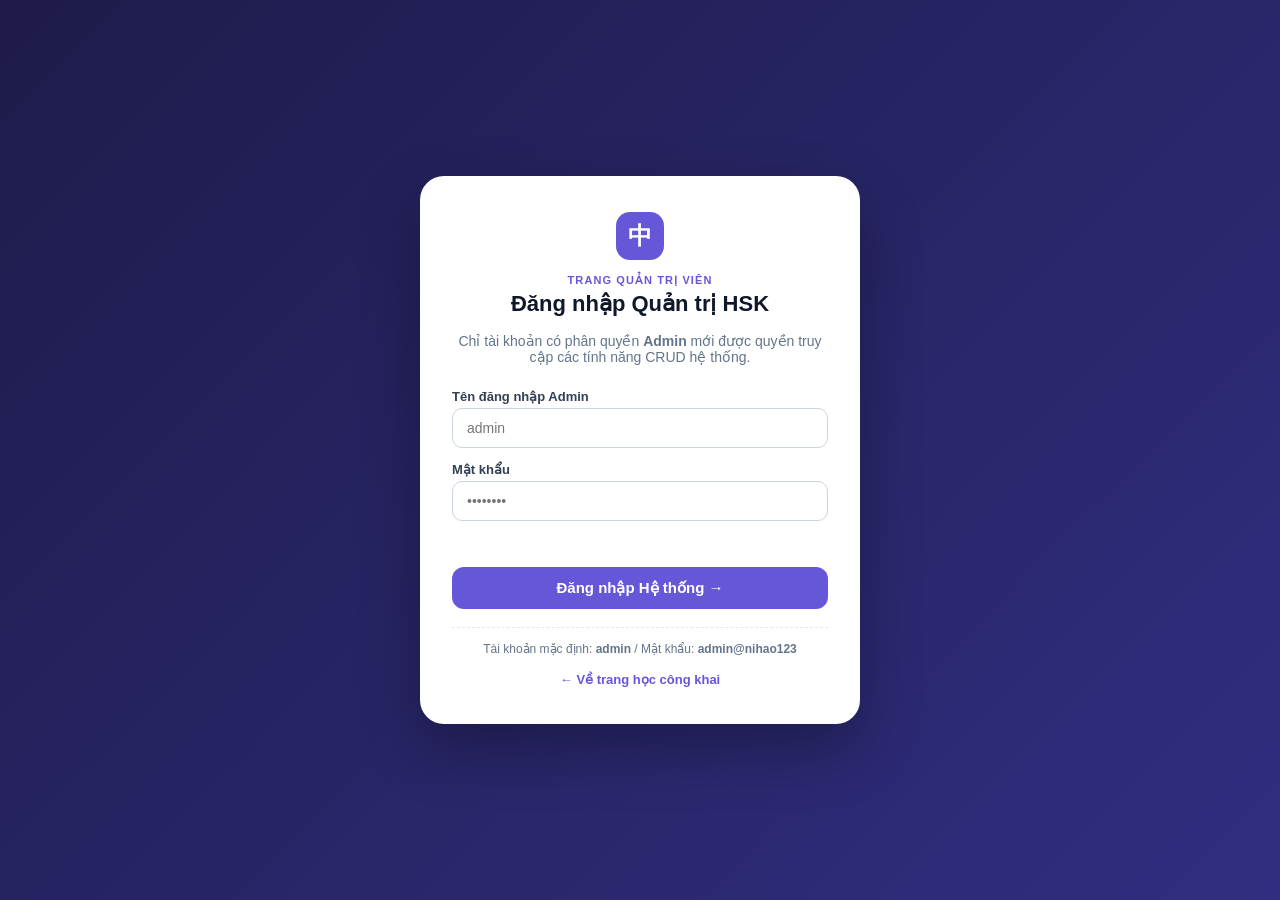
==== admin/index.html @ f208c303 "Nihao HSK initial commit" ====
<!DOCTYPE html>
<html lang="vi">
<head>
  <meta charset="utf-8">
  <meta name="viewport" content="width=device-width, initial-scale=1">
  <title>Góc Quản Trị Hệ Thống · 你好 HSK</title>
  <link rel="icon" href="../favicon.svg" type="image/svg+xml">
  <link rel="stylesheet" href="admin.css">
  <link rel="stylesheet" href="../enhancements.css">
  <script src="../auth.js"></script>
  <script src="../data-store.js"></script>
  <script src="../dictionary.js"></script>
  <script src="../chinese-audio.js"></script>
  <script src="../hanzi-canvas.js"></script>
  <script src="admin.js" defer></script>
</head>
<body>
  <div id="adminApp">
    <div style="min-height: 100vh; display: flex; align-items: center; justify-content: center; font-family: sans-serif; color: #64748b;">
      Đang tải hệ thống quản trị...
    </div>
  </div>
</body>
</html>
---- admin/admin.css ----
/* ================================================================
   你好 HSK - Admin Portal Stylesheet
   ================================================================ */

:root {
  --admin-p: #6657d9;
  --admin-p-dark: #5042c2;
  --admin-p-light: #f3f1ff;
  --admin-bg: #f8fafc;
  --admin-card: #ffffff;
  --admin-border: #e2e8f0;
  --admin-ink: #0f172a;
  --admin-muted: #64748b;
  --admin-ok: #10b981;
  --admin-bad: #ef4444;
  --admin-warn: #f59e0b;
  --admin-sidebar: #1e1b4b;
}

* { box-sizing: border-box; }
body {
  margin: 0;
  font-family: Inter, -apple-system, BlinkMacSystemFont, 'Segoe UI', Roboto, sans-serif;
  background: var(--admin-bg);
  color: var(--admin-ink);
  min-height: 100vh;
}

/* Layout */
.admin-layout {
  display: flex;
  min-height: 100vh;
}

/* Sidebar */
.admin-sidebar {
  width: 260px;
  background: var(--admin-sidebar);
  color: #fff;
  display: flex;
  flex-direction: column;
  flex-shrink: 0;
  position: sticky;
  top: 0;
  height: 100vh;
}
.sidebar-header {
  padding: 24px 20px 18px;
  border-bottom: 1px solid rgba(255, 255, 255, 0.1);
  display: flex;
  align-items: center;
  gap: 12px;
}
.sidebar-logo {
  background: var(--admin-p);
  color: #fff;
  width: 38px;
  height: 38px;
  border-radius: 10px;
  display: flex;
  align-items: center;
  justify-content: center;
  font-weight: 800;
  font-size: 18px;
}
.sidebar-title {
  font-weight: 800;
  font-size: 17px;
  line-height: 1.2;
}
.sidebar-title small {
  display: block;
  font-size: 10px;
  letter-spacing: 0.1em;
  color: #a5b4fc;
}

.sidebar-nav {
  padding: 16px 10px;
  display: flex;
  flex-direction: column;
  gap: 4px;
  flex: 1;
  overflow-y: auto;
}
.nav-item {
  display: flex;
  align-items: center;
  gap: 12px;
  padding: 11px 14px;
  border-radius: 10px;
  color: #c7d2fe;
  text-decoration: none;
  font-size: 14px;
  font-weight: 600;
  border: 0;
  background: transparent;
  width: 100%;
  text-align: left;
  cursor: pointer;
  transition: all 0.2s;
}
.nav-item:hover {
  background: rgba(255, 255, 255, 0.08);
  color: #fff;
}
.nav-item.active {
  background: var(--admin-p);
  color: #fff;
  box-shadow: 0 4px 14px rgba(102, 87, 217, 0.4);
}

.sidebar-footer {
  padding: 16px 20px;
  border-top: 1px solid rgba(255, 255, 255, 0.1);
}
.user-badge {
  display: flex;
  align-items: center;
  justify-content: space-between;
  font-size: 13px;
}
.user-badge strong {
  display: block;
  color: #fff;
}
.user-badge small {
  color: #a5b4fc;
}
.btn-logout {
  background: rgba(239, 68, 68, 0.2);
  color: #fca5a5;
  border: 1px solid rgba(239, 68, 68, 0.4);
  padding: 5px 10px;
  border-radius: 8px;
  font-size: 12px;
  font-weight: 700;
  cursor: pointer;
}
.btn-logout:hover {
  background: rgba(239, 68, 68, 0.4);
  color: #fff;
}

/* Main Area */
.admin-main {
  flex: 1;
  display: flex;
  flex-direction: column;
  overflow-x: hidden;
}
.admin-topbar {
  background: #fff;
  border-bottom: 1px solid var(--admin-border);
  padding: 16px 28px;
  display: flex;
  justify-content: space-between;
  align-items: center;
}
.page-title h1 {
  margin: 0;
  font-size: 22px;
  font-weight: 800;
}
.page-title p {
  margin: 2px 0 0;
  font-size: 13px;
  color: var(--admin-muted);
}
.topbar-actions {
  display: flex;
  gap: 10px;
}

.admin-content {
  padding: 28px;
  max-width: 1300px;
  width: 100%;
  margin: 0 auto;
}

/* Metrics Cards */
.metrics-grid {
  display: grid;
  grid-template-columns: repeat(auto-fit, minmax(220px, 1fr));
  gap: 16px;
  margin-bottom: 28px;
}
.metric-card {
  background: #fff;
  border: 1px solid var(--admin-border);
  border-radius: 16px;
  padding: 20px;
  box-shadow: 0 2px 8px rgba(0, 0, 0, 0.02);
}
.metric-header {
  display: flex;
  justify-content: space-between;
  color: var(--admin-muted);
  font-size: 13px;
  font-weight: 600;
}
.metric-icon {
  font-size: 20px;
}
.metric-value {
  font-size: 30px;
  font-weight: 800;
  color: var(--admin-ink);
  margin: 10px 0 4px;
}
.metric-sub {
  font-size: 12px;
  color: var(--admin-muted);
}

/* Tables & Cards */
.admin-card {
  background: #fff;
  border: 1px solid var(--admin-border);
  border-radius: 16px;
  padding: 22px;
  margin-bottom: 24px;
  box-shadow: 0 2px 10px rgba(0, 0, 0, 0.02);
}
.card-header {
  display: flex;
  justify-content: space-between;
  align-items: center;
  margin-bottom: 18px;
}
.card-header h3 {
  margin: 0;
  font-size: 17px;
  font-weight: 700;
}

.table-responsive {
  overflow-x: auto;
}
table.admin-table {
  width: 100%;
  border-collapse: collapse;
  text-align: left;
  font-size: 14px;
}
table.admin-table th {
  background: #f8fafc;
  color: var(--admin-muted);
  font-weight: 700;
  font-size: 12px;
  text-transform: uppercase;
  letter-spacing: 0.05em;
  padding: 12px 14px;
  border-bottom: 1px solid var(--admin-border);
}
table.admin-table td {
  padding: 13px 14px;
  border-bottom: 1px solid #f1f5f9;
  vertical-align: middle;
}
table.admin-table tr:hover td {
  background: #fbfcfe;
}

/* Action Buttons */
.btn-primary {
  background: var(--admin-p);
  color: #fff;
  border: 0;
  padding: 9px 16px;
  border-radius: 10px;
  font-weight: 700;
  font-size: 13px;
  cursor: pointer;
  display: inline-flex;
  align-items: center;
  gap: 6px;
  transition: background 0.2s;
}
.btn-primary:hover {
  background: var(--admin-p-dark);
}
.btn-secondary {
  background: #f1f5f9;
  color: var(--admin-ink);
  border: 1px solid var(--admin-border);
  padding: 8px 14px;
  border-radius: 10px;
  font-weight: 600;
  font-size: 13px;
  cursor: pointer;
}
.btn-secondary:hover {
  background: #e2e8f0;
}
.btn-sm {
  padding: 5px 10px;
  font-size: 12px;
  border-radius: 7px;
}
.btn-danger {
  background: #fee2e2;
  color: #dc2626;
  border: 1px solid #fecaca;
  padding: 5px 10px;
  border-radius: 7px;
  font-size: 12px;
  font-weight: 700;
  cursor: pointer;
}
.btn-danger:hover {
  background: #fca5a5;
  color: #991b1b;
}

/* Badges */
.badge {
  display: inline-block;
  padding: 3px 8px;
  border-radius: 999px;
  font-size: 11px;
  font-weight: 700;
}
.badge-admin { background: #fef3c7; color: #b45309; }
.badge-student { background: #dbeafe; color: #1d4ed8; }
.badge-active { background: #dcfce7; color: #15803d; }
.badge-blocked { background: #fee2e2; color: #b91c1c; }

/* Filter Tabs */
.filter-tabs {
  display: flex;
  gap: 8px;
  margin-bottom: 16px;
}
.filter-tab {
  border: 1px solid var(--admin-border);
  background: #fff;
  padding: 7px 14px;
  border-radius: 9px;
  font-size: 13px;
  font-weight: 600;
  cursor: pointer;
}
.filter-tab.active {
  background: var(--admin-p);
  color: #fff;
  border-color: var(--admin-p);
}

/* Modal Form Styles */
.admin-modal-overlay {
  position: fixed;
  inset: 0;
  z-index: 99999;
  background: rgba(15, 23, 42, 0.7);
  backdrop-filter: blur(4px);
  display: flex;
  align-items: center;
  justify-content: center;
  padding: 20px;
}
.admin-modal {
  background: #fff;
  border-radius: 20px;
  width: min(650px, 100%);
  max-height: 90vh;
  display: flex;
  flex-direction: column;
  overflow: hidden;
  box-shadow: 0 25px 70px rgba(0, 0, 0, 0.25);
}
.admin-modal-header {
  padding: 18px 22px;
  border-bottom: 1px solid var(--admin-border);
  display: flex;
  justify-content: space-between;
  align-items: center;
}
.admin-modal-header h3 {
  margin: 0;
  font-size: 18px;
}
.admin-modal-body {
  padding: 22px;
  overflow-y: auto;
  display: flex;
  flex-direction: column;
  gap: 14px;
}
.admin-modal-footer {
  padding: 16px 22px;
  border-top: 1px solid var(--admin-border);
  display: flex;
  justify-content: flex-end;
  gap: 10px;
}

.form-group {
  display: flex;
  flex-direction: column;
  gap: 5px;
}
.form-group label {
  font-size: 13px;
  font-weight: 600;
  color: #334155;
}
.form-control {
  border: 1.5px solid var(--admin-border);
  border-radius: 10px;
  padding: 9px 12px;
  font-size: 14px;
  font-family: inherit;
  outline: none;
  transition: border-color 0.2s;
}
.form-control:focus {
  border-color: var(--admin-p);
  box-shadow: 0 0 0 3px rgba(102, 87, 217, 0.15);
}

@media (max-width: 860px) {
  .admin-layout { flex-direction: column; }
  .admin-sidebar { width: 100%; height: auto; position: static; }
  .admin-content { padding: 16px; }
}
---- enhancements.css ----
/* ================================================================
   你好 HSK - Enhancements & Modern UI Components
   ================================================================ */

/* SRS Review Modal */
.srs-modal-overlay {
  position: fixed;
  inset: 0;
  z-index: 99999;
  background: rgba(18, 20, 36, 0.75);
  backdrop-filter: blur(8px);
  display: flex;
  align-items: center;
  justify-content: center;
  padding: 20px;
  animation: srsFadeIn 0.25s ease-out;
}
.srs-modal-card {
  width: min(560px, 100%);
  background: #ffffff;
  border-radius: 24px;
  box-shadow: 0 25px 70px rgba(0, 0, 0, 0.35);
  display: flex;
  flex-direction: column;
  overflow: hidden;
  max-height: 90vh;
}
.srs-header {
  display: flex;
  justify-content: space-between;
  align-items: flex-start;
  padding: 22px 24px 16px;
  border-bottom: 1px solid #eef0f8;
}
.srs-kicker {
  font-size: 11px;
  font-weight: 800;
  color: #6657d9;
  letter-spacing: 0.08em;
  text-transform: uppercase;
}
.srs-header h2 {
  margin: 4px 0 0;
  font-size: 20px;
  color: #1a1e36;
}
.srs-close {
  background: #f1f3f9;
  border: 0;
  width: 34px;
  height: 34px;
  border-radius: 50%;
  font-size: 16px;
  cursor: pointer;
  color: #626880;
  transition: all 0.2s;
}
.srs-close:hover {
  background: #e2e5f1;
  color: #1a1e36;
}
.srs-progress-bar {
  height: 6px;
  background: #eef0f8;
  width: 100%;
}
.srs-progress-fill {
  height: 100%;
  background: linear-gradient(90deg, #6657d9, #00b4d8);
  width: 0%;
  transition: width 0.3s ease;
}
.srs-body {
  padding: 24px;
  display: flex;
  flex-direction: column;
  align-items: center;
  overflow-y: auto;
}
.srs-card-meta {
  width: 100%;
  display: flex;
  justify-content: space-between;
  font-size: 13px;
  font-weight: 700;
  color: #7b809a;
  margin-bottom: 14px;
}
.srs-level-pill {
  background: #f0edff;
  color: #6657d9;
  padding: 3px 10px;
  border-radius: 999px;
}
.srs-flip-card {
  width: 100%;
  min-height: 250px;
  background: #fbfbfe;
  border: 2px solid #e7e9f8;
  border-radius: 20px;
  padding: 24px;
  cursor: pointer;
  text-align: center;
  display: flex;
  flex-direction: column;
  justify-content: center;
  align-items: center;
  transition: all 0.25s ease;
  user-select: none;
}
.srs-flip-card:hover {
  border-color: #6657d9;
  box-shadow: 0 10px 30px rgba(102, 87, 217, 0.1);
}
.srs-hanzi {
  font-size: 64px;
  font-family: STKaiti, KaiTi, 'KaiTi SC', serif;
  color: #1a1e36;
  line-height: 1.1;
  margin-bottom: 12px;
}
.srs-hint {
  color: #8b90a6;
  font-size: 13px;
  margin-top: 10px;
}
.srs-pinyin {
  font-size: 24px;
  font-weight: 700;
  color: #6657d9;
  margin: 6px 0;
}
.srs-hv {
  font-size: 14px;
  color: #b5830e;
  font-weight: 600;
}
.srs-meaning {
  font-size: 18px;
  color: #2b304c;
  margin-top: 6px;
  font-weight: 600;
}
.srs-audio-slot {
  margin-top: 14px;
}
.srs-actions {
  display: grid;
  grid-template-columns: repeat(3, 1fr);
  gap: 10px;
  width: 100%;
  margin-top: 20px;
}
.srs-btn {
  border: 0;
  border-radius: 14px;
  padding: 12px 10px;
  font-weight: 700;
  font-size: 15px;
  cursor: pointer;
  transition: transform 0.15s, box-shadow 0.15s;
  text-align: center;
}
.srs-btn:hover {
  transform: translateY(-2px);
}
.srs-btn small {
  display: block;
  font-size: 11px;
  font-weight: 500;
  margin-top: 4px;
  opacity: 0.85;
}
.srs-bad {
  background: #ffe6e8;
  color: #bd2739;
}
.srs-medium {
  background: #fff4d5;
  color: #946900;
}
.srs-good {
  background: #ddfaed;
  color: #0d835f;
}
.srs-complete {
  text-align: center;
  padding: 20px 10px;
}
.srs-trophy {
  font-size: 64px;
  margin-bottom: 12px;
}
.srs-complete h3 {
  font-size: 22px;
  color: #1a1e36;
  margin: 0 0 10px;
}
.srs-complete p {
  color: #626880;
  margin: 6px 0;
}

/* Hanzi Canvas Pad Modal */
.hanzi-modal-overlay {
  position: fixed;
  inset: 0;
  z-index: 99999;
  background: rgba(18, 20, 36, 0.75);
  backdrop-filter: blur(8px);
  display: flex;
  align-items: center;
  justify-content: center;
  padding: 16px;
  animation: srsFadeIn 0.2s ease-out;
}
.hanzi-modal-card {
  width: min(440px, 100%);
  background: #fff;
  border-radius: 24px;
  box-shadow: 0 25px 60px rgba(0,0,0,0.3);
  padding: 24px;
  text-align: center;
}
.hanzi-grid-box {
  width: 260px;
  height: 260px;
  margin: 16px auto;
  position: relative;
  border: 3px solid #6657d9;
  border-radius: 12px;
  background: #ffffff;
  /* Rice grid background */
  background-image:
    linear-gradient(to right, rgba(220, 220, 235, 0.7) 1px, transparent 1px),
    linear-gradient(to bottom, rgba(220, 220, 235, 0.7) 1px, transparent 1px),
    linear-gradient(45deg, transparent 49.5%, rgba(230, 230, 245, 0.9) 50%, transparent 50.5%),
    linear-gradient(-45deg, transparent 49.5%, rgba(230, 230, 245, 0.9) 50%, transparent 50.5%);
  background-size: 100% 100%;
}
.hanzi-canvas {
  position: absolute;
  top: 0;
  left: 0;
  width: 100%;
  height: 100%;
  cursor: crosshair;
  touch-action: none;
}
.hanzi-guide {
  position: absolute;
  inset: 0;
  display: flex;
  align-items: center;
  justify-content: center;
  font-size: 190px;
  font-family: STKaiti, KaiTi, 'KaiTi SC', serif;
  color: rgba(102, 87, 217, 0.14);
  pointer-events: none;
  line-height: 1;
}
.hanzi-toolbar {
  display: flex;
  gap: 10px;
  justify-content: center;
  margin-top: 14px;
}
.hanzi-btn {
  border: 1px solid #d9d5ff;
  background: #f5f3ff;
  color: #6657d9;
  border-radius: 10px;
  padding: 8px 14px;
  font-weight: 700;
  cursor: pointer;
}
.hanzi-btn:hover {
  background: #ece8ff;
}

/* Quick review banner on Home */
.home-review-cta {
  background: linear-gradient(135deg, #f7f5ff 0%, #edf8fc 100%);
  border: 1.5px solid #dcd4ff;
  border-radius: 18px;
  padding: 18px 22px;
  margin: 20px 0 28px;
  display: flex;
  align-items: center;
  justify-content: space-between;
  gap: 16px;
  box-shadow: 0 4px 18px rgba(102, 87, 217, 0.08);
}
.home-review-left {
  display: flex;
  align-items: center;
  gap: 14px;
}
.home-review-icon {
  font-size: 32px;
  background: #fff;
  width: 52px;
  height: 52px;
  border-radius: 16px;
  display: flex;
  align-items: center;
  justify-content: center;
  box-shadow: 0 4px 12px rgba(102, 87, 217, 0.12);
}
.home-review-btn {
  background: #6657d9;
  color: #fff;
  border: 0;
  padding: 12px 20px;
  border-radius: 12px;
  font-weight: 700;
  font-size: 15px;
  cursor: pointer;
  white-space: nowrap;
  box-shadow: 0 4px 14px rgba(102, 87, 217, 0.35);
  transition: all 0.2s;
}
.home-review-btn:hover {
  background: #5344c9;
  transform: translateY(-1px);
}

@keyframes srsFadeIn {
  from { opacity: 0; transform: scale(0.97); }
  to { opacity: 1; transform: scale(1); }
}
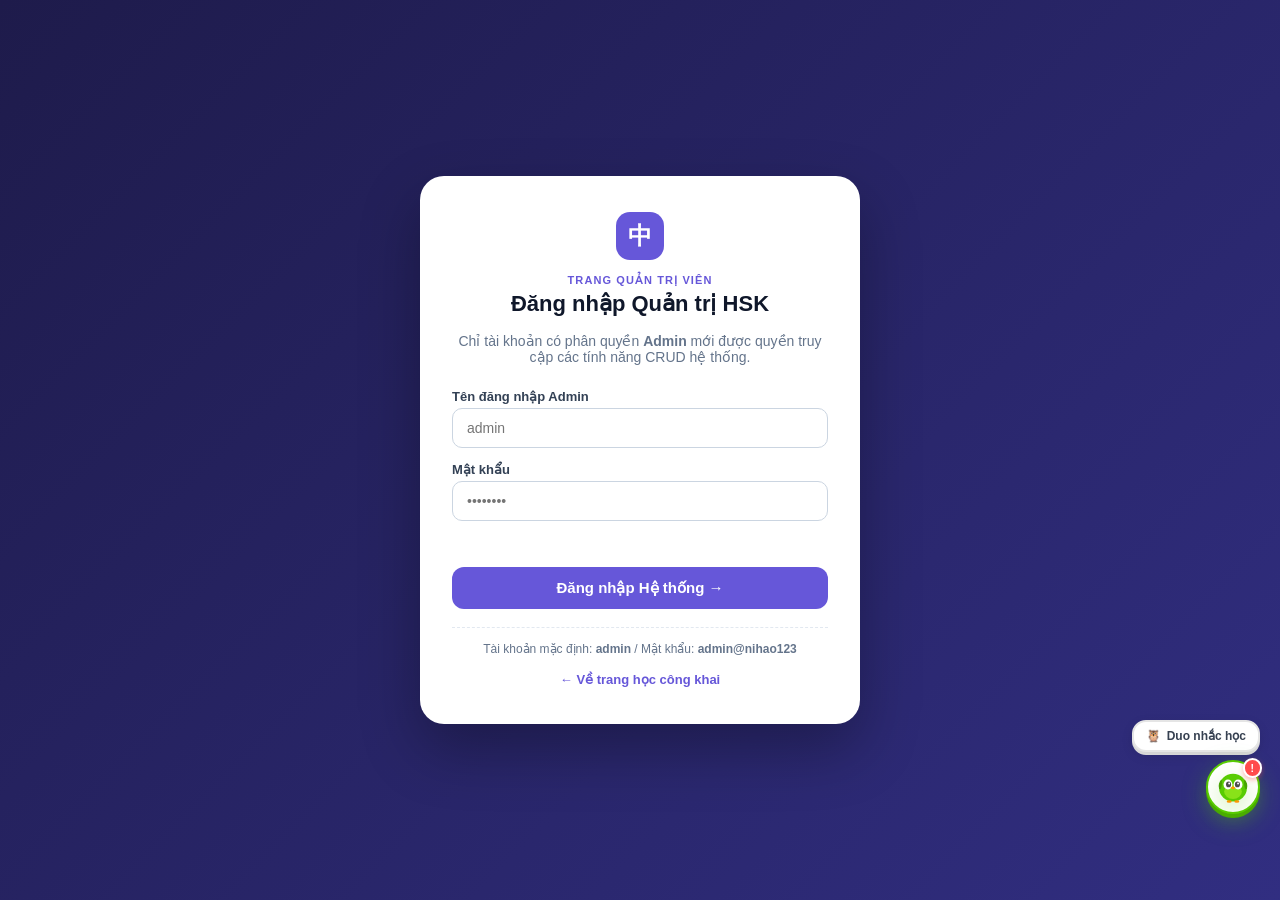
==== commit 825d4345: "feat(notifications): tich hop he thong thong bao popup va Web Push nhac hoc phong cach chu cu Duo Du" ====
--- a/admin/index.html
+++ b/admin/index.html
@@ -7,12 +7,17 @@
   <link rel="icon" href="../favicon.svg" type="image/svg+xml">
   <link rel="stylesheet" href="admin.css">
   <link rel="stylesheet" href="../enhancements.css">
+  <link rel="stylesheet" href="../duo-notification.css">
+  <link rel="stylesheet" href="../theme-switcher.css">
+  <script src="../theme-switcher.js"></script>
   <script src="../auth.js"></script>
   <script src="../data-store.js"></script>
   <script src="../dictionary.js"></script>
   <script src="../chinese-audio.js"></script>
+  <script src="../hanzi-writer.min.js"></script>
   <script src="../hanzi-canvas.js"></script>
-  <script src="admin.js" defer></script>
+  <script src="../duo-notification.js" defer></script>
+  <script src="admin.js?v=2.2" defer></script>
 </head>
 <body>
   <div id="adminApp">
--- a/admin/admin.css
+++ b/admin/admin.css
@@ -326,6 +326,8 @@
 .badge-student { background: #dbeafe; color: #1d4ed8; }
 .badge-active { background: #dcfce7; color: #15803d; }
 .badge-blocked { background: #fee2e2; color: #b91c1c; }
+.badge-verified { background: #ecfdf5; color: #047857; border: 1px solid #a7f3d0; }
+.badge-unverified { background: #fffbeb; color: #b45309; border: 1px solid #fde68a; }
 
 /* Filter Tabs */
 .filter-tabs {
@@ -420,6 +422,151 @@
   box-shadow: 0 0 0 3px rgba(102, 87, 217, 0.15);
 }
 
+/* User Activity & Progress UI */
+.badge-online {
+  background: #dcfce7;
+  color: #15803d;
+  display: inline-flex;
+  align-items: center;
+  gap: 6px;
+  font-weight: 700;
+}
+.badge-today {
+  background: #fef9c3;
+  color: #854d0e;
+  display: inline-flex;
+  align-items: center;
+  gap: 6px;
+  font-weight: 700;
+}
+.badge-offline {
+  background: #f1f5f9;
+  color: #64748b;
+  display: inline-flex;
+  align-items: center;
+  gap: 6px;
+  font-weight: 600;
+}
+.pulse-dot {
+  width: 8px;
+  height: 8px;
+  border-radius: 50%;
+  background: #16a34a;
+  box-shadow: 0 0 0 0 rgba(22, 163, 74, 0.7);
+  animation: pulse-green 1.8s infinite;
+}
+.dot-today {
+  width: 8px;
+  height: 8px;
+  border-radius: 50%;
+  background: #eab308;
+}
+.dot-offline {
+  width: 8px;
+  height: 8px;
+  border-radius: 50%;
+  background: #94a3b8;
+}
+@keyframes pulse-green {
+  0% { transform: scale(0.95); box-shadow: 0 0 0 0 rgba(22, 163, 74, 0.7); }
+  70% { transform: scale(1); box-shadow: 0 0 0 6px rgba(22, 163, 74, 0); }
+  100% { transform: scale(0.95); box-shadow: 0 0 0 0 rgba(22, 163, 74, 0); }
+}
+
+.user-profile-cell {
+  display: flex;
+  align-items: center;
+  gap: 12px;
+}
+.user-avatar {
+  width: 38px;
+  height: 38px;
+  border-radius: 12px;
+  background: linear-gradient(135deg, #6657d9, #8c7cf2);
+  color: #fff;
+  font-weight: 800;
+  font-size: 14px;
+  display: flex;
+  align-items: center;
+  justify-content: center;
+  flex-shrink: 0;
+  box-shadow: 0 2px 6px rgba(102, 87, 217, 0.25);
+}
+.user-meta-name {
+  font-weight: 700;
+  color: #1e293b;
+  font-size: 14px;
+  display: flex;
+  align-items: center;
+  gap: 6px;
+}
+.user-meta-sub {
+  font-size: 12px;
+  color: #64748b;
+  margin-top: 1px;
+}
+
+.progress-cell {
+  min-width: 140px;
+}
+.progress-bar-bg {
+  height: 7px;
+  background: #e2e8f0;
+  border-radius: 999px;
+  overflow: hidden;
+  margin-top: 5px;
+}
+.progress-bar-fill {
+  height: 100%;
+  border-radius: 999px;
+  transition: width 0.3s ease;
+}
+.fill-hsk1 { background: #6657d9; }
+.fill-hsk2 { background: #10b981; }
+.fill-hsk3 { background: #0284c7; }
+
+.checklist-grid {
+  display: grid;
+  grid-template-columns: repeat(auto-fill, minmax(290px, 1fr));
+  gap: 10px;
+  max-height: 460px;
+  overflow-y: auto;
+  padding: 4px;
+}
+.checklist-item {
+  border: 1.5px solid #e2e8f0;
+  border-radius: 12px;
+  padding: 10px 14px;
+  background: #ffffff;
+  display: flex;
+  align-items: flex-start;
+  gap: 10px;
+  transition: all 0.15s ease;
+}
+.checklist-item.completed {
+  border-color: #86efac;
+  background: #f0fdf4;
+}
+.checklist-item-icon {
+  font-size: 18px;
+  line-height: 1.2;
+}
+.checklist-item-title {
+  font-size: 13px;
+  font-weight: 700;
+  color: #1e293b;
+}
+.checklist-item-zh {
+  font-size: 14px;
+  font-weight: 700;
+  color: #0f172a;
+  margin: 2px 0 1px;
+}
+.checklist-item-sub {
+  font-size: 12px;
+  color: #64748b;
+}
+
 @media (max-width: 860px) {
   .admin-layout { flex-direction: column; }
   .admin-sidebar { width: 100%; height: auto; position: static; }
--- a/enhancements.css
+++ b/enhancements.css
@@ -1,6 +1,15 @@
 /* ================================================================
    你好 HSK - Enhancements & Modern UI Components
    ================================================================ */
+
+/* Global & modal hidden rule */
+.hanzi-modal-overlay[hidden],
+.hanzi-modal-overlay.hidden,
+.srs-modal-overlay[hidden],
+.srs-modal-overlay.hidden,
+[hidden] {
+  display: none !important;
+}
 
 /* SRS Review Modal */
 .srs-modal-overlay {
@@ -225,11 +234,13 @@
 .hanzi-grid-box {
   width: 260px;
   height: 260px;
-  margin: 16px auto;
+  margin: 12px auto 10px;
   position: relative;
   border: 3px solid #6657d9;
-  border-radius: 12px;
+  border-radius: 14px;
   background: #ffffff;
+  overflow: hidden;
+  box-shadow: 0 4px 16px rgba(102, 87, 217, 0.12);
   /* Rice grid background */
   background-image:
     linear-gradient(to right, rgba(220, 220, 235, 0.7) 1px, transparent 1px),
@@ -246,6 +257,19 @@
   height: 100%;
   cursor: crosshair;
   touch-action: none;
+  z-index: 6;
+}
+.hanzi-writer-layer {
+  position: absolute;
+  inset: 0;
+  width: 260px;
+  height: 260px;
+  pointer-events: none;
+  z-index: 2;
+}
+.hanzi-writer-layer svg {
+  width: 100% !important;
+  height: 100% !important;
 }
 .hanzi-guide {
   position: absolute;
@@ -253,11 +277,83 @@
   display: flex;
   align-items: center;
   justify-content: center;
-  font-size: 190px;
-  font-family: STKaiti, KaiTi, 'KaiTi SC', serif;
-  color: rgba(102, 87, 217, 0.14);
+  font-size: 175px;
+  font-family: STKaiti, KaiTi, 'KaiTi SC', SimKai, serif;
+  font-weight: 700;
+  color: #4f46e5;
+  opacity: 0.50; /* Đậm nét rõ ràng - chuẩn hướng dẫn tập viết */
   pointer-events: none;
   line-height: 1;
+  user-select: none;
+  overflow: hidden;
+  text-align: center;
+  z-index: 1;
+  transition: opacity 0.2s ease;
+}
+.hanzi-stroke-badges {
+  position: absolute;
+  inset: 0;
+  pointer-events: none;
+  z-index: 4;
+}
+.stroke-guide-marker {
+  position: absolute;
+  transform: translate(-50%, -50%);
+  display: inline-flex;
+  align-items: center;
+  justify-content: center;
+  gap: 2.5px;
+  background: #ef4444;
+  color: #ffffff;
+  padding: 1.5px 5.5px;
+  border-radius: 999px;
+  border: 1.5px solid #ffffff;
+  box-shadow: 0 2px 6px rgba(0, 0, 0, 0.35);
+  font-size: 10.5px;
+  font-weight: 800;
+  line-height: 1;
+  user-select: none;
+  pointer-events: none;
+  animation: strokeBadgePop 0.22s ease-out;
+}
+.stroke-num-badge {
+  font-size: 11px;
+  font-weight: 900;
+  font-family: -apple-system, BlinkMacSystemFont, 'Segoe UI', Roboto, sans-serif;
+  color: #ffffff;
+  letter-spacing: -0.2px;
+}
+.stroke-arrow-wrap {
+  display: inline-flex;
+  align-items: center;
+  justify-content: center;
+  width: 11px;
+  height: 11px;
+}
+@keyframes strokeBadgePop {
+  0% { transform: translate(-50%, -50%) scale(0.3); opacity: 0; }
+  100% { transform: translate(-50%, -50%) scale(1); opacity: 1; }
+}
+.hanzi-char-chip {
+  background: #f1f5f9;
+  color: #475569;
+  border: 1.5px solid #cbd5e1;
+  border-radius: 9px;
+  padding: 5px 12px;
+  font-size: 13.5px;
+  font-weight: 700;
+  cursor: pointer;
+  transition: all 0.15s ease;
+}
+.hanzi-char-chip:hover {
+  border-color: #6657d9;
+  color: #6657d9;
+}
+.hanzi-char-chip.active {
+  background: #6657d9;
+  color: #ffffff;
+  border-color: #6657d9;
+  box-shadow: 0 2px 6px rgba(102, 87, 217, 0.3);
 }
 .hanzi-toolbar {
   display: flex;
@@ -329,3 +425,355 @@
   from { opacity: 0; transform: scale(0.97); }
   to { opacity: 1; transform: scale(1); }
 }
+
+/* ================================================================
+   CLEAN & COMPACT MODERN HEADER SYSTEM
+   ================================================================ */
+.header-action-cluster {
+  display: flex;
+  align-items: center;
+  gap: 8px;
+  flex-shrink: 0;
+}
+
+/* Search Pill */
+.header-search-pill,
+.spotlight-header-btn {
+  display: inline-flex;
+  align-items: center;
+  gap: 8px;
+  background: #f8fafc;
+  border: 1.5px solid #e2e8f0;
+  border-radius: 10px;
+  padding: 6px 12px;
+  font-size: 13px;
+  font-weight: 600;
+  color: #64748b;
+  cursor: pointer;
+  transition: all 0.15s ease;
+  user-select: none;
+}
+.header-search-pill:hover,
+.spotlight-header-btn:hover {
+  background: #ffffff;
+  border-color: #cbd5e1;
+  color: #1e1b4b;
+  box-shadow: 0 2px 6px rgba(0,0,0,0.04);
+}
+.header-search-pill .search-kbd,
+.spotlight-header-btn .search-kbd,
+.header-search-pill .spotlight-shortcut-badge,
+.spotlight-header-btn .spotlight-shortcut-badge {
+  font-size: 10px;
+  font-weight: 800;
+  color: #94a3b8;
+  background: #ffffff;
+  border: 1px solid #cbd5e1;
+  border-radius: 4px;
+  padding: 2px 5px;
+}
+
+/* Ghost Circle Icon Buttons (Sound, Theme) */
+.header-circle-btn {
+  width: 34px;
+  height: 34px;
+  border-radius: 50%;
+  border: 1.5px solid #e2e8f0;
+  background: #ffffff;
+  color: #475569;
+  display: inline-flex;
+  align-items: center;
+  justify-content: center;
+  font-size: 14.5px;
+  cursor: pointer;
+  transition: all 0.15s cubic-bezier(0.16, 1, 0.3, 1);
+  flex-shrink: 0;
+  padding: 0;
+}
+.header-circle-btn:hover {
+  background: #f8fafc;
+  border-color: #cbd5e1;
+  transform: scale(1.06);
+  box-shadow: 0 2px 6px rgba(0,0,0,0.04);
+}
+
+/* User Menu & Dropdown */
+.user-menu-wrap {
+  position: relative;
+  display: inline-block;
+}
+.user-menu-trigger {
+  display: inline-flex;
+  align-items: center;
+  gap: 8px;
+  background: #ffffff;
+  border: 1.5px solid #e2e8f0;
+  border-radius: 999px;
+  padding: 3px 12px 3px 4px;
+  cursor: pointer;
+  font-size: 13px;
+  font-weight: 700;
+  color: #1e1b4b;
+  transition: all 0.15s ease;
+}
+.user-menu-trigger:hover,
+.user-menu-wrap.active .user-menu-trigger {
+  border-color: #cbd5e1;
+  background: #f8fafc;
+  box-shadow: 0 2px 6px rgba(0,0,0,0.04);
+}
+.user-avatar-circle {
+  width: 26px;
+  height: 26px;
+  border-radius: 50%;
+  background: linear-gradient(135deg, #6657d9, #4f46e5);
+  color: #ffffff;
+  font-weight: 800;
+  font-size: 12px;
+  display: inline-flex;
+  align-items: center;
+  justify-content: center;
+}
+.user-chevron {
+  font-size: 10px;
+  color: #94a3b8;
+  transition: transform 0.15s ease;
+}
+.user-menu-wrap.active .user-chevron {
+  transform: rotate(180deg);
+}
+
+.user-menu-dropdown {
+  position: absolute;
+  top: calc(100% + 10px);
+  right: 0;
+  z-index: 99999;
+  width: 260px;
+  background: #ffffff;
+  border: 1.5px solid #e2e8f0;
+  border-radius: 18px;
+  box-shadow: 0 20px 50px rgba(15, 23, 42, 0.16), 0 0 0 1px rgba(0,0,0,0.03);
+  padding: 10px;
+  display: flex;
+  flex-direction: column;
+  gap: 2px;
+  animation: dropdownFadeIn 0.18s cubic-bezier(0.16, 1, 0.3, 1);
+}
+.user-menu-dropdown.hidden,
+.user-menu-dropdown[hidden] {
+  display: none !important;
+}
+
+.user-dropdown-header {
+  display: flex;
+  align-items: center;
+  gap: 10px;
+  padding: 6px 8px 10px;
+}
+.user-dropdown-avatar {
+  width: 36px;
+  height: 36px;
+  border-radius: 50%;
+  background: #ede9fe;
+  color: #6657d9;
+  font-weight: 800;
+  font-size: 15px;
+  display: flex;
+  align-items: center;
+  justify-content: center;
+}
+.user-dropdown-info {
+  display: flex;
+  flex-direction: column;
+}
+.user-dropdown-name {
+  font-size: 13.5px;
+  font-weight: 800;
+  color: #1e1b4b;
+}
+.user-dropdown-role {
+  font-size: 11px;
+  font-weight: 700;
+  color: #64748b;
+}
+.user-dropdown-role.admin {
+  color: #dc2626;
+}
+
+.user-dropdown-rank {
+  display: flex;
+  align-items: center;
+  gap: 10px;
+  background: #f8fafc;
+  border: 1px solid #e2e8f0;
+  border-radius: 12px;
+  padding: 8px 12px;
+  margin: 4px 0 6px;
+  cursor: pointer;
+  transition: all 0.15s ease;
+}
+.user-dropdown-rank:hover {
+  background: #f1f5f9;
+  border-color: #cbd5e1;
+}
+
+.user-dropdown-divider {
+  height: 1px;
+  background: #f1f5f9;
+  margin: 4px 0;
+}
+
+.user-dropdown-item {
+  display: flex;
+  align-items: center;
+  gap: 10px;
+  padding: 8px 10px;
+  border-radius: 10px;
+  font-size: 13px;
+  font-weight: 600;
+  color: #334155;
+  text-decoration: none;
+  cursor: pointer;
+  border: 0;
+  background: transparent;
+  width: 100%;
+  text-align: left;
+  transition: all 0.12s ease;
+}
+.user-dropdown-item:hover {
+  background: #f1f5f9;
+  color: #1e1b4b;
+}
+.user-dropdown-item.admin {
+  color: #4f46e5;
+  font-weight: 700;
+}
+.user-dropdown-item.logout {
+  color: #e11d48;
+}
+.user-dropdown-item.logout:hover {
+  background: #fff1f2;
+  color: #be123c;
+}
+
+/* Login Header Button */
+.btn-login-header {
+  background: #6657d9;
+  color: #ffffff;
+  border: 0;
+  border-radius: 10px;
+  padding: 7px 16px;
+  font-size: 13px;
+  font-weight: 700;
+  cursor: pointer;
+  display: inline-flex;
+  align-items: center;
+  gap: 6px;
+  box-shadow: 0 2px 6px rgba(102,87,217,0.25);
+  transition: all 0.15s ease;
+}
+.btn-login-header:hover {
+  background: #5544d4;
+  transform: translateY(-1px);
+}
+
+/* Nav Dropdown for Practice Tools */
+.nav-dropdown {
+  position: relative;
+  display: inline-block;
+}
+.nav-dropdown-btn {
+  border: 0;
+  background: transparent;
+  font-weight: 600;
+  color: #726c83;
+  padding: 11px 16px;
+  border-radius: 9px;
+  cursor: pointer;
+  font-size: 14px;
+  display: inline-flex;
+  align-items: center;
+  gap: 4px;
+  transition: all 0.15s ease;
+}
+.nav-dropdown-btn:hover,
+.nav-dropdown.active .nav-dropdown-btn {
+  background: #f5f3fb;
+  color: #6657d9;
+}
+.nav-dropdown-menu {
+  position: absolute;
+  top: calc(100% + 4px);
+  left: 0;
+  z-index: 99998;
+  width: 240px;
+  background: #ffffff;
+  border: 1.5px solid #e2e8f0;
+  border-radius: 16px;
+  box-shadow: 0 16px 40px rgba(15, 23, 42, 0.14);
+  padding: 8px;
+  display: none;
+  flex-direction: column;
+  gap: 2px;
+  animation: dropdownFadeIn 0.15s ease-out;
+}
+.nav-dropdown:hover .nav-dropdown-menu,
+.nav-dropdown.open .nav-dropdown-menu {
+  display: flex;
+}
+.nav-dropdown-menu a {
+  display: flex !important;
+  align-items: center;
+  gap: 10px;
+  padding: 8px 12px !important;
+  border-radius: 10px;
+  font-size: 13px !important;
+  font-weight: 600 !important;
+  color: #334155 !important;
+  background: transparent !important;
+  transition: all 0.12s ease;
+}
+.nav-dropdown-menu a:hover {
+  background: #f8fafc !important;
+  color: #6657d9 !important;
+  transform: translateX(3px);
+}
+
+@media (max-width: 950px) {
+  .header-search-pill .spotlight-btn-text,
+  .header-search-pill .search-kbd,
+  .header-search-pill .spotlight-shortcut-badge {
+    display: none !important;
+  }
+  .header-search-pill {
+    padding: 6px 9px !important;
+  }
+  .user-display-name {
+    display: none !important;
+  }
+  .site-nav a {
+    padding: 7px 9px !important;
+    font-size: 13px !important;
+  }
+}
+
+@media (max-width: 680px) {
+  .top {
+    flex-wrap: wrap !important;
+    gap: 10px !important;
+    padding: 10px 14px !important;
+    min-height: auto !important;
+  }
+  .header-action-cluster {
+    margin-left: auto;
+    gap: 6px !important;
+  }
+  .site-nav {
+    order: 3;
+    width: 100%;
+    overflow-x: auto;
+    padding: 4px 0;
+    gap: 2px !important;
+    margin: 0 !important;
+  }
+}
--- a/duo-notification.css
+++ b/duo-notification.css
@@ -0,0 +1,457 @@
+/**
+ * Duolingo-style Pop-up & Web Notification System
+ * Phong cách thiết kế 3D phẳng đặc trưng của Duolingo:
+ * - Màu xanh lá tươi #58cc02, nút bấm 3D nổi khối (chunky button)
+ * - Bo góc tròn mềm mại (border-radius: 20px)
+ * - Bong bóng thoại chú cú Duo (speech bubble) & biểu cảm tương tác
+ */
+
+/* ================================================================
+   1. DUOLINGO POPUP OVERLAY & MODAL CARD
+   ================================================================ */
+.duo-popup-overlay {
+  position: fixed;
+  inset: 0;
+  background: rgba(18, 24, 38, 0.55);
+  backdrop-filter: blur(4px);
+  -webkit-backdrop-filter: blur(4px);
+  z-index: 10000;
+  display: flex;
+  align-items: center;
+  justify-content: center;
+  padding: 16px;
+  opacity: 0;
+  pointer-events: none;
+  transition: opacity 0.28s cubic-bezier(0.16, 1, 0.3, 1);
+}
+
+.duo-popup-overlay.active {
+  opacity: 1;
+  pointer-events: auto;
+}
+
+.duo-card {
+  position: relative;
+  background: #ffffff;
+  width: 100%;
+  max-width: 440px;
+  border: 2.5px solid #e5e5e5;
+  border-radius: 24px;
+  padding: 28px 24px 24px;
+  box-shadow: 0 16px 40px rgba(0, 0, 0, 0.18), 0 4px 0 #d0d7de;
+  text-align: center;
+  transform: translateY(30px) scale(0.92);
+  transition: transform 0.35s cubic-bezier(0.34, 1.56, 0.64, 1);
+  box-sizing: border-box;
+}
+
+.duo-popup-overlay.active .duo-card {
+  transform: translateY(0) scale(1);
+}
+
+/* Nút đóng góc phải */
+.duo-close-btn {
+  position: absolute;
+  top: 14px;
+  right: 14px;
+  width: 34px;
+  height: 34px;
+  border-radius: 50%;
+  border: 2px solid #e5e5e5;
+  background: #f7f7f7;
+  color: #afafaf;
+  font-size: 16px;
+  font-weight: 800;
+  cursor: pointer;
+  display: flex;
+  align-items: center;
+  justify-content: center;
+  transition: all 0.15s ease;
+}
+
+.duo-close-btn:hover {
+  background: #ef4444;
+  border-color: #dc2626;
+  color: #ffffff;
+  transform: scale(1.08);
+}
+
+/* ================================================================
+   2. DUO OWL MASCOT & ANIMATIONS
+   ================================================================ */
+.duo-mascot-wrapper {
+  position: relative;
+  width: 120px;
+  height: 120px;
+  margin: -10px auto 14px;
+  display: flex;
+  align-items: center;
+  justify-content: center;
+}
+
+.duo-owl-svg {
+  width: 100%;
+  height: 100%;
+  filter: drop-shadow(0 8px 12px rgba(88, 204, 2, 0.28));
+  animation: duoBounce 2.4s infinite ease-in-out;
+}
+
+@keyframes duoBounce {
+  0%, 100% {
+    transform: translateY(0);
+  }
+  50% {
+    transform: translateY(-8px);
+  }
+}
+
+.duo-mood-badge {
+  position: absolute;
+  bottom: 0;
+  right: 10px;
+  background: #ffffff;
+  border: 2px solid #e5e5e5;
+  box-shadow: 0 3px 0 #e5e5e5;
+  border-radius: 999px;
+  padding: 4px 10px;
+  font-size: 14px;
+  font-weight: 800;
+  display: flex;
+  align-items: center;
+  gap: 4px;
+  animation: duoBadgePop 0.4s cubic-bezier(0.34, 1.56, 0.64, 1);
+}
+
+@keyframes duoBadgePop {
+  0% { transform: scale(0); }
+  100% { transform: scale(1); }
+}
+
+/* ================================================================
+   3. DUOLINGO SPEECH BUBBLE & TYPOGRAPHY
+   ================================================================ */
+.duo-bubble {
+  position: relative;
+  background: #f7f9fa;
+  border: 2px solid #e5e7eb;
+  border-radius: 18px;
+  padding: 16px 18px;
+  margin-bottom: 20px;
+  text-align: left;
+}
+
+.duo-bubble::after,
+.duo-bubble::before {
+  content: '';
+  position: absolute;
+  top: -12px;
+  left: 50%;
+  transform: translateX(-50%);
+  border-width: 0 10px 12px 10px;
+  border-style: solid;
+  border-color: transparent transparent #f7f9fa transparent;
+  display: block;
+  width: 0;
+}
+
+.duo-bubble::before {
+  top: -15px;
+  border-color: transparent transparent #e5e7eb transparent;
+}
+
+.duo-title {
+  margin: 0 0 6px;
+  font-size: 19px;
+  font-weight: 900;
+  color: #1f2937;
+  letter-spacing: -0.3px;
+  display: flex;
+  align-items: center;
+  gap: 8px;
+}
+
+.duo-message {
+  margin: 0;
+  font-size: 14.5px;
+  line-height: 1.55;
+  color: #4b5563;
+  font-weight: 500;
+}
+
+.duo-stats-row {
+  display: flex;
+  justify-content: center;
+  gap: 16px;
+  margin-bottom: 18px;
+}
+
+.duo-stat-pill {
+  background: #ffffff;
+  border: 2px solid #e5e5e5;
+  border-radius: 14px;
+  padding: 8px 14px;
+  display: flex;
+  align-items: center;
+  gap: 6px;
+  font-size: 13.5px;
+  font-weight: 800;
+  color: #374151;
+  box-shadow: 0 3px 0 #e5e5e5;
+}
+
+.duo-stat-pill.streak {
+  border-color: #fed7aa;
+  color: #ea580c;
+  background: #fff7ed;
+  box-shadow: 0 3px 0 #fed7aa;
+}
+
+.duo-stat-pill.xp {
+  border-color: #bae6fd;
+  color: #0284c7;
+  background: #f0f9ff;
+  box-shadow: 0 3px 0 #bae6fd;
+}
+
+/* ================================================================
+   4. DUOLINGO 3D CHUNKY BUTTONS
+   ================================================================ */
+.duo-actions {
+  display: flex;
+  flex-direction: column;
+  gap: 10px;
+}
+
+.duo-btn {
+  width: 100%;
+  padding: 13px 20px;
+  border-radius: 16px;
+  font-size: 15px;
+  font-weight: 800;
+  letter-spacing: 0.6px;
+  text-transform: uppercase;
+  cursor: pointer;
+  border: none;
+  outline: none;
+  box-sizing: border-box;
+  display: flex;
+  align-items: center;
+  justify-content: center;
+  gap: 8px;
+  transition: transform 0.1s ease, box-shadow 0.1s ease, filter 0.1s ease;
+  user-select: none;
+}
+
+/* Nút chính xanh lá Duolingo */
+.duo-btn-primary {
+  background: #58cc02;
+  color: #ffffff;
+  box-shadow: 0 4px 0 #46a302;
+}
+
+.duo-btn-primary:hover {
+  filter: brightness(1.05);
+}
+
+.duo-btn-primary:active {
+  transform: translateY(4px);
+  box-shadow: 0 0 0 #46a302;
+}
+
+/* Nút màu cam lửa Streak */
+.duo-btn-orange {
+  background: #ff9600;
+  color: #ffffff;
+  box-shadow: 0 4px 0 #d97706;
+}
+
+.duo-btn-orange:hover {
+  filter: brightness(1.05);
+}
+
+.duo-btn-orange:active {
+  transform: translateY(4px);
+  box-shadow: 0 0 0 #d97706;
+}
+
+/* Nút phụ xám/trắng viền nổi */
+.duo-btn-secondary {
+  background: #ffffff;
+  color: #8b949e;
+  border: 2px solid #e5e5e5;
+  box-shadow: 0 4px 0 #e5e5e5;
+}
+
+.duo-btn-secondary:hover {
+  background: #f8fafc;
+  color: #475569;
+}
+
+.duo-btn-secondary:active {
+  transform: translateY(4px);
+  box-shadow: 0 0 0 #e5e5e5;
+}
+
+/* ================================================================
+   5. FLOATING CORNER DUO TOAST (THÔNG BÁO GÓC MÀN HÌNH NHẸ NHÀNG)
+   ================================================================ */
+.duo-toast {
+  position: fixed;
+  bottom: 24px;
+  right: 24px;
+  z-index: 9999;
+  background: #ffffff;
+  border: 2.5px solid #58cc02;
+  border-radius: 20px;
+  padding: 14px 18px;
+  box-shadow: 0 12px 30px rgba(0, 0, 0, 0.15), 0 4px 0 #46a302;
+  display: flex;
+  align-items: center;
+  gap: 14px;
+  max-width: 380px;
+  transform: translateX(120%);
+  transition: transform 0.4s cubic-bezier(0.34, 1.56, 0.64, 1);
+  box-sizing: border-box;
+}
+
+.duo-toast.show {
+  transform: translateX(0);
+}
+
+.duo-toast-mascot {
+  width: 52px;
+  height: 52px;
+  flex-shrink: 0;
+}
+
+.duo-toast-content {
+  flex: 1;
+  text-align: left;
+}
+
+.duo-toast-title {
+  margin: 0 0 2px;
+  font-size: 14.5px;
+  font-weight: 800;
+  color: #1f2937;
+}
+
+.duo-toast-body {
+  margin: 0;
+  font-size: 12.5px;
+  color: #4b5563;
+  line-height: 1.4;
+}
+
+.duo-toast-close {
+  background: none;
+  border: none;
+  color: #9ca3af;
+  font-size: 16px;
+  font-weight: 700;
+  cursor: pointer;
+  padding: 4px;
+  border-radius: 6px;
+}
+
+.duo-toast-close:hover {
+  color: #ef4444;
+  background: #fee2e2;
+}
+
+/* ================================================================
+   6. FLOATING DUO MASCOT WIDGET (ICON GÓC DƯỚI ĐỂ BẤM TƯƠNG TÁC)
+   ================================================================ */
+.duo-floating-widget {
+  position: fixed;
+  bottom: 86px;
+  right: 20px;
+  z-index: 9980;
+  display: flex;
+  flex-direction: column;
+  align-items: flex-end;
+  gap: 8px;
+  pointer-events: none;
+}
+
+.duo-floating-btn {
+  pointer-events: auto;
+  width: 54px;
+  height: 54px;
+  border-radius: 50%;
+  background: #ffffff;
+  border: 2.5px solid #58cc02;
+  box-shadow: 0 8px 24px rgba(88, 204, 2, 0.35), 0 4px 0 #46a302;
+  cursor: pointer;
+  display: flex;
+  align-items: center;
+  justify-content: center;
+  padding: 6px;
+  box-sizing: border-box;
+  transition: transform 0.2s cubic-bezier(0.34, 1.56, 0.64, 1);
+  position: relative;
+}
+
+.duo-floating-btn:hover {
+  transform: scale(1.12) rotate(-5deg);
+}
+
+.duo-floating-btn:active {
+  transform: translateY(3px) scale(1.05);
+  box-shadow: 0 1px 0 #46a302;
+}
+
+.duo-floating-badge {
+  position: absolute;
+  top: -4px;
+  right: -4px;
+  background: #ff4b4b;
+  color: #ffffff;
+  font-size: 10.5px;
+  font-weight: 900;
+  border-radius: 999px;
+  padding: 2px 6px;
+  border: 2px solid #ffffff;
+  box-shadow: 0 2px 5px rgba(255, 75, 75, 0.4);
+  animation: duoPulse 1.8s infinite;
+}
+
+@keyframes duoPulse {
+  0%, 100% { transform: scale(1); }
+  50% { transform: scale(1.15); }
+}
+
+.duo-floating-hint {
+  pointer-events: auto;
+  background: #ffffff;
+  border: 2px solid #e5e5e5;
+  box-shadow: 0 4px 12px rgba(0, 0, 0, 0.1), 0 3px 0 #e5e5e5;
+  border-radius: 14px;
+  padding: 7px 12px;
+  font-size: 12px;
+  font-weight: 700;
+  color: #374151;
+  display: flex;
+  align-items: center;
+  gap: 6px;
+  cursor: pointer;
+  white-space: nowrap;
+  animation: duoHintFade 4s ease;
+}
+
+@keyframes duoHintFade {
+  0% { opacity: 0; transform: translateY(6px); }
+  10%, 90% { opacity: 1; transform: translateY(0); }
+  100% { opacity: 1; }
+}
+
+@media (max-width: 600px) {
+  .duo-card {
+    border-radius: 20px;
+    padding: 22px 18px 18px;
+  }
+  .duo-floating-widget {
+    bottom: 76px;
+    right: 14px;
+  }
+}
--- a/theme-switcher.css
+++ b/theme-switcher.css
@@ -0,0 +1,643 @@
+/* ================================================================
+   THEME & SEASONAL EVENT TEMPLATES
+   Hỗ trợ 5 chủ đề: Mặc định, Halloween, Tết Nguyên Đán, Trung Thu, Tình Yêu
+   Nguyên tắc: Giữ nguyên màu nền sáng và độ tương phản đọc chuẩn mặc định,
+   chỉ thay đổi điểm nhấn thương hiệu (accent) và không khí lễ hội tinh tế.
+   ================================================================ */
+
+/* --- 1. Theme Variables & Festive Accents --- */
+
+/* 🎃 THEME: HALLOWEEN */
+[data-theme="halloween"] {
+  --purple: #ea580c !important;
+  --purple-light: #fff7ed !important;
+  --p: #ea580c !important;
+  --p2: #fff7ed !important;
+  --green: #84cc16 !important;
+}
+[data-theme="halloween"] .top {
+  border-bottom: 2px solid #fed7aa !important;
+}
+[data-theme="halloween"] .logo>b {
+  background: linear-gradient(135deg, #f97316, #ea580c) !important;
+  box-shadow: 0 4px 14px rgba(234, 88, 12, 0.28) !important;
+}
+[data-theme="halloween"] .site-nav a:hover {
+  background: #fff7ed !important;
+  color: #ea580c !important;
+}
+[data-theme="halloween"] .site-nav a.active {
+  background: #ffedd5 !important;
+  color: #c2410c !important;
+}
+[data-theme="halloween"] .primary-action {
+  background: linear-gradient(135deg, #f97316, #ea580c) !important;
+  box-shadow: 0 5px 15px rgba(234, 88, 12, 0.28) !important;
+}
+[data-theme="halloween"] .primary-action:hover {
+  background: linear-gradient(135deg, #ea580c, #c2410c) !important;
+}
+[data-theme="halloween"] .card-ni {
+  background: #fff7ed !important;
+  color: #c2410c !important;
+  border-color: #fed7aa !important;
+}
+[data-theme="halloween"] .card-hao {
+  background: #ffffff !important;
+  color: #7e22ce !important;
+  border-color: #e9d5ff !important;
+}
+[data-theme="halloween"] .home-rank-card {
+  background: linear-gradient(135deg, #fff7ed 0%, #ffffff 100%) !important;
+  border-color: #fed7aa !important;
+}
+[data-theme="halloween"] .home-rank-card strong {
+  color: #ea580c !important;
+}
+[data-theme="halloween"] .course-exam-cta {
+  background: #fff7ed !important;
+  border-color: #fed7aa !important;
+  color: #ea580c !important;
+}
+[data-theme="halloween"] .course-exam-cta:hover {
+  background: #ea580c !important;
+  color: #ffffff !important;
+  border-color: #ea580c !important;
+}
+[data-theme="halloween"] .art-seal {
+  border-color: #ea580c !important;
+  color: #ea580c !important;
+}
+[data-theme="halloween"] .theme-header-btn {
+  background: #fff7ed !important;
+  color: #c2410c !important;
+  border-color: #fed7aa !important;
+}
+
+/* 🧧 THEME: TẾT NGUYÊN ĐÁN (XUÂN TIẾT - 春节) */
+[data-theme="tet"] {
+  --purple: #dc2626 !important;
+  --purple-light: #fee2e2 !important;
+  --p: #dc2626 !important;
+  --p2: #fee2e2 !important;
+  --green: #15803d !important;
+}
+[data-theme="tet"] .top {
+  border-bottom: 2px solid #fca5a5 !important;
+}
+[data-theme="tet"] .logo>b {
+  background: linear-gradient(135deg, #ef4444, #dc2626) !important;
+  box-shadow: 0 4px 14px rgba(220, 38, 38, 0.28) !important;
+}
+[data-theme="tet"] .site-nav a:hover {
+  background: #fee2e2 !important;
+  color: #dc2626 !important;
+}
+[data-theme="tet"] .site-nav a.active {
+  background: #fecaca !important;
+  color: #b91c1c !important;
+}
+[data-theme="tet"] .primary-action {
+  background: linear-gradient(135deg, #ef4444, #dc2626) !important;
+  box-shadow: 0 5px 15px rgba(220, 38, 38, 0.28) !important;
+}
+[data-theme="tet"] .primary-action:hover {
+  background: linear-gradient(135deg, #dc2626, #b91c1c) !important;
+}
+[data-theme="tet"] .card-ni {
+  background: #fef2f2 !important;
+  color: #dc2626 !important;
+  border-color: #fca5a5 !important;
+}
+[data-theme="tet"] .card-hao {
+  background: #ffffff !important;
+  color: #b45309 !important;
+  border-color: #fde68a !important;
+}
+[data-theme="tet"] .home-rank-card {
+  background: linear-gradient(135deg, #fef2f2 0%, #ffffff 100%) !important;
+  border-color: #fca5a5 !important;
+}
+[data-theme="tet"] .home-rank-card strong {
+  color: #dc2626 !important;
+}
+[data-theme="tet"] .course-exam-cta {
+  background: #fef2f2 !important;
+  border-color: #fca5a5 !important;
+  color: #dc2626 !important;
+}
+[data-theme="tet"] .course-exam-cta:hover {
+  background: #dc2626 !important;
+  color: #ffffff !important;
+  border-color: #dc2626 !important;
+}
+[data-theme="tet"] .art-seal {
+  border-color: #dc2626 !important;
+  color: #dc2626 !important;
+}
+[data-theme="tet"] .theme-header-btn {
+  background: #fef2f2 !important;
+  color: #dc2626 !important;
+  border-color: #fca5a5 !important;
+}
+
+/* 🥮 THEME: TRUNG THU (TRUNG THU TIẾT - 中秋节) */
+[data-theme="midautumn"] {
+  --purple: #0284c7 !important;
+  --purple-light: #e0f2fe !important;
+  --p: #0284c7 !important;
+  --p2: #e0f2fe !important;
+  --green: #0d9488 !important;
+}
+[data-theme="midautumn"] .top {
+  border-bottom: 2px solid #bae6fd !important;
+}
+[data-theme="midautumn"] .logo>b {
+  background: linear-gradient(135deg, #38bdf8, #0284c7) !important;
+  box-shadow: 0 4px 14px rgba(2, 132, 199, 0.28) !important;
+}
+[data-theme="midautumn"] .site-nav a:hover {
+  background: #e0f2fe !important;
+  color: #0284c7 !important;
+}
+[data-theme="midautumn"] .site-nav a.active {
+  background: #bae6fd !important;
+  color: #0369a1 !important;
+}
+[data-theme="midautumn"] .primary-action {
+  background: linear-gradient(135deg, #0284c7, #0369a1) !important;
+  box-shadow: 0 5px 15px rgba(2, 132, 199, 0.28) !important;
+}
+[data-theme="midautumn"] .primary-action:hover {
+  background: linear-gradient(135deg, #0369a1, #075985) !important;
+}
+[data-theme="midautumn"] .card-ni {
+  background: #f0f9ff !important;
+  color: #0369a1 !important;
+  border-color: #bae6fd !important;
+}
+[data-theme="midautumn"] .card-hao {
+  background: #ffffff !important;
+  color: #a16207 !important;
+  border-color: #fde047 !important;
+}
+[data-theme="midautumn"] .home-rank-card {
+  background: linear-gradient(135deg, #f0f9ff 0%, #ffffff 100%) !important;
+  border-color: #bae6fd !important;
+}
+[data-theme="midautumn"] .home-rank-card strong {
+  color: #0284c7 !important;
+}
+[data-theme="midautumn"] .course-exam-cta {
+  background: #f0f9ff !important;
+  border-color: #bae6fd !important;
+  color: #0284c7 !important;
+}
+[data-theme="midautumn"] .course-exam-cta:hover {
+  background: #0284c7 !important;
+  color: #ffffff !important;
+  border-color: #0284c7 !important;
+}
+[data-theme="midautumn"] .art-seal {
+  border-color: #0284c7 !important;
+  color: #0284c7 !important;
+}
+[data-theme="midautumn"] .theme-header-btn {
+  background: #f0f9ff !important;
+  color: #0369a1 !important;
+  border-color: #bae6fd !important;
+}
+
+/* 💖 THEME: TÌNH YÊU / VALENTINE / THẤT TỊCH (QIXI - 七夕) */
+[data-theme="love"] {
+  --purple: #e11d48 !important;
+  --purple-light: #ffe4e6 !important;
+  --p: #e11d48 !important;
+  --p2: #ffe4e6 !important;
+  --green: #059669 !important;
+}
+[data-theme="love"] .top {
+  border-bottom: 2px solid #fecdd3 !important;
+}
+[data-theme="love"] .logo>b {
+  background: linear-gradient(135deg, #fb7185, #e11d48) !important;
+  box-shadow: 0 4px 14px rgba(225, 29, 72, 0.28) !important;
+}
+[data-theme="love"] .site-nav a:hover {
+  background: #ffe4e6 !important;
+  color: #e11d48 !important;
+}
+[data-theme="love"] .site-nav a.active {
+  background: #fecdd3 !important;
+  color: #be123c !important;
+}
+[data-theme="love"] .primary-action {
+  background: linear-gradient(135deg, #f43f5e, #e11d48) !important;
+  box-shadow: 0 5px 15px rgba(225, 29, 72, 0.28) !important;
+}
+[data-theme="love"] .primary-action:hover {
+  background: linear-gradient(135deg, #e11d48, #be123c) !important;
+}
+[data-theme="love"] .card-ni {
+  background: #fff1f2 !important;
+  color: #e11d48 !important;
+  border-color: #fecdd3 !important;
+}
+[data-theme="love"] .card-hao {
+  background: #ffffff !important;
+  color: #db2777 !important;
+  border-color: #fbcfe8 !important;
+}
+[data-theme="love"] .home-rank-card {
+  background: linear-gradient(135deg, #fff1f2 0%, #ffffff 100%) !important;
+  border-color: #fecdd3 !important;
+}
+[data-theme="love"] .home-rank-card strong {
+  color: #e11d48 !important;
+}
+[data-theme="love"] .course-exam-cta {
+  background: #fff1f2 !important;
+  border-color: #fecdd3 !important;
+  color: #e11d48 !important;
+}
+[data-theme="love"] .course-exam-cta:hover {
+  background: #e11d48 !important;
+  color: #ffffff !important;
+  border-color: #e11d48 !important;
+}
+[data-theme="love"] .art-seal {
+  border-color: #e11d48 !important;
+  color: #e11d48 !important;
+}
+[data-theme="love"] .theme-header-btn {
+  background: #fff1f2 !important;
+  color: #e11d48 !important;
+  border-color: #fecdd3 !important;
+}
+
+/* --- 2. Header Theme Button --- */
+.theme-header-btn {
+  background: #f1f5f9;
+  color: #334155;
+  border: 1px solid #cbd5e1;
+  padding: 7px 12px;
+  border-radius: 9px;
+  font-size: 13px;
+  font-weight: 700;
+  display: inline-flex;
+  align-items: center;
+  gap: 5px;
+  cursor: pointer;
+  transition: all 0.15s ease;
+  white-space: nowrap;
+}
+.theme-header-btn:hover {
+  background: #e2e8f0;
+  border-color: #94a3b8;
+  transform: translateY(-1px);
+}
+
+/* --- 3. Festive Floating Particles Container --- */
+.theme-particles-container {
+  position: fixed;
+  inset: 0;
+  pointer-events: none;
+  z-index: 5;
+  overflow: hidden;
+  opacity: 0.55;
+}
+.theme-particle {
+  position: absolute;
+  top: -40px;
+  user-select: none;
+  animation: themeFall linear infinite;
+  filter: drop-shadow(0 2px 4px rgba(0,0,0,0.06));
+}
+@keyframes themeFall {
+  0% {
+    transform: translateY(0) rotate(0deg) translateX(0);
+    opacity: 0.8;
+  }
+  50% {
+    transform: translateY(50vh) rotate(180deg) translateX(25px);
+    opacity: 0.7;
+  }
+  100% {
+    transform: translateY(105vh) rotate(360deg) translateX(-20px);
+    opacity: 0;
+  }
+}
+
+/* Tuyệt đối ẩn hạt rơi trong trang Admin */
+body.admin-body #themeParticles,
+#adminApp #themeParticles,
+#adminApp ~ #themeParticles {
+  display: none !important;
+}
+
+/* --- 4. Theme Picker Modal --- */
+.theme-modal-overlay {
+  position: fixed;
+  inset: 0;
+  z-index: 100000;
+  background: rgba(15, 23, 42, 0.6);
+  backdrop-filter: blur(6px);
+  display: flex;
+  align-items: center;
+  justify-content: center;
+  padding: 16px;
+  animation: themeFadeIn 0.2s ease-out;
+}
+.theme-modal-overlay[hidden],
+.theme-modal-overlay.hidden {
+  display: none !important;
+}
+.theme-modal-card {
+  width: min(580px, 100%);
+  background: #ffffff;
+  border-radius: 24px;
+  box-shadow: 0 25px 70px rgba(0, 0, 0, 0.25);
+  padding: 24px 28px;
+  position: relative;
+  max-height: 90vh;
+  overflow-y: auto;
+  border: 1px solid #e2e8f0;
+}
+
+.theme-modal-header {
+  display: flex;
+  justify-content: space-between;
+  align-items: center;
+  margin-bottom: 18px;
+}
+.theme-modal-title {
+  margin: 0;
+  font-size: 20px;
+  font-weight: 800;
+  color: #1e1b4b;
+  display: flex;
+  align-items: center;
+  gap: 8px;
+}
+
+.theme-grid {
+  display: grid;
+  grid-template-columns: repeat(auto-fit, minmax(240px, 1fr));
+  gap: 14px;
+  margin: 16px 0;
+}
+.theme-card-option {
+  border: 2px solid #e2e8f0;
+  border-radius: 16px;
+  padding: 16px;
+  cursor: pointer;
+  transition: all 0.2s ease;
+  background: #ffffff;
+  position: relative;
+  display: flex;
+  flex-direction: column;
+  justify-content: space-between;
+}
+.theme-card-option:hover {
+  transform: translateY(-2px);
+  box-shadow: 0 8px 20px rgba(0,0,0,0.06);
+}
+.theme-card-option.active {
+  border-width: 2.5px;
+  box-shadow: 0 6px 20px rgba(0,0,0,0.08);
+}
+.theme-card-option[data-id="default"].active { border-color: #6657d9; }
+.theme-card-option[data-id="halloween"].active { border-color: #ea580c; }
+.theme-card-option[data-id="tet"].active { border-color: #dc2626; }
+.theme-card-option[data-id="midautumn"].active { border-color: #0284c7; }
+.theme-card-option[data-id="love"].active { border-color: #e11d48; }
+
+.theme-option-top {
+  display: flex;
+  align-items: center;
+  gap: 12px;
+  margin-bottom: 8px;
+}
+.theme-option-icon {
+  font-size: 30px;
+}
+.theme-option-name {
+  font-size: 15px;
+  font-weight: 800;
+  color: #1e1b4b;
+}
+.theme-option-desc {
+  font-size: 12px;
+  color: #64748b;
+  line-height: 1.45;
+  margin-bottom: 12px;
+}
+.theme-color-palette {
+  display: flex;
+  gap: 6px;
+  align-items: center;
+}
+.theme-color-dot {
+  width: 16px;
+  height: 16px;
+  border-radius: 50%;
+  border: 1px solid rgba(0,0,0,0.1);
+}
+.theme-active-badge {
+  position: absolute;
+  top: 10px;
+  right: 12px;
+  font-size: 11px;
+  font-weight: 800;
+  background: #dcfce7;
+  color: #166534;
+  padding: 3px 8px;
+  border-radius: 999px;
+  display: none;
+}
+.theme-card-option.active .theme-active-badge {
+  display: inline-block;
+}
+
+/* Toggle particle switch */
+.theme-switch-row {
+  display: flex;
+  align-items: center;
+  justify-content: space-between;
+  background: #f8fafc;
+  padding: 12px 16px;
+  border-radius: 12px;
+  margin-top: 18px;
+  border: 1px solid #e2e8f0;
+}
+
+@keyframes themeFadeIn {
+  from { opacity: 0; transform: scale(0.96); }
+  to { opacity: 1; transform: scale(1); }
+}
+
+/* --- 5. Festive Visual Elements & Seasonal Stickers --- */
+.logo-festive-badge {
+  font-size: 11px;
+  font-weight: 800;
+  padding: 3px 8px;
+  border-radius: 999px;
+  margin-left: 6px;
+  display: inline-flex;
+  align-items: center;
+  letter-spacing: 0.5px;
+  vertical-align: middle;
+  animation: festivePulse 2.5s ease-in-out infinite;
+}
+@keyframes festivePulse {
+  0%, 100% { transform: scale(1); }
+  50% { transform: scale(1.05); }
+}
+
+[data-theme="halloween"] .logo-festive-badge {
+  background: #fff7ed !important;
+  color: #ea580c !important;
+  border: 1px solid #fed7aa !important;
+}
+[data-theme="tet"] .logo-festive-badge {
+  background: #fef2f2 !important;
+  color: #dc2626 !important;
+  border: 1px solid #fca5a5 !important;
+}
+[data-theme="midautumn"] .logo-festive-badge {
+  background: #f0f9ff !important;
+  color: #0284c7 !important;
+  border: 1px solid #bae6fd !important;
+}
+[data-theme="love"] .logo-festive-badge {
+  background: #fff1f2 !important;
+  color: #e11d48 !important;
+  border: 1px solid #fecdd3 !important;
+}
+
+/* Seasonal Hero Banner */
+.seasonal-hero-banner {
+  margin: 16px 0 14px;
+  border-radius: 14px;
+  padding: 12px 18px;
+  animation: themeFadeIn 0.3s ease-out;
+}
+[data-theme="halloween"] .seasonal-hero-banner {
+  border: 1.5px solid #fed7aa;
+  background: linear-gradient(135deg, #fff7ed 0%, #ffffff 100%);
+  box-shadow: 0 4px 16px rgba(234, 88, 12, 0.08);
+}
+[data-theme="tet"] .seasonal-hero-banner {
+  border: 1.5px solid #fca5a5;
+  background: linear-gradient(135deg, #fef2f2 0%, #ffffff 100%);
+  box-shadow: 0 4px 16px rgba(220, 38, 38, 0.08);
+}
+[data-theme="midautumn"] .seasonal-hero-banner {
+  border: 1.5px solid #bae6fd;
+  background: linear-gradient(135deg, #f0f9ff 0%, #ffffff 100%);
+  box-shadow: 0 4px 16px rgba(2, 132, 199, 0.08);
+}
+[data-theme="love"] .seasonal-hero-banner {
+  border: 1.5px solid #fecdd3;
+  background: linear-gradient(135deg, #fff1f2 0%, #ffffff 100%);
+  box-shadow: 0 4px 16px rgba(225, 29, 72, 0.08);
+}
+
+.seasonal-banner-inner {
+  display: flex;
+  align-items: center;
+  gap: 14px;
+}
+.seasonal-banner-main-icon {
+  font-size: 32px;
+  flex-shrink: 0;
+  animation: floatSlow 3s ease-in-out infinite;
+}
+.seasonal-banner-info strong {
+  display: block;
+  font-size: 14.5px;
+  font-weight: 800;
+  color: var(--purple);
+}
+.seasonal-banner-info small {
+  display: block;
+  font-size: 12px;
+  color: #64748b;
+  margin-top: 2px;
+}
+.seasonal-banner-mini-icons {
+  margin-left: auto;
+  font-size: 22px;
+  letter-spacing: 4px;
+  flex-shrink: 0;
+}
+@media(max-width: 680px) {
+  .seasonal-banner-mini-icons { display: none; }
+}
+
+/* Theme Art Stickers in Hero Art */
+.theme-art-stickers {
+  position: absolute;
+  inset: 0;
+  pointer-events: none;
+  z-index: 4;
+}
+.theme-sticker {
+  position: absolute;
+  pointer-events: none;
+  user-select: none;
+  filter: drop-shadow(0 4px 8px rgba(0,0,0,0.12));
+}
+
+/* Course Seasonal Pill */
+.course-seasonal-pill {
+  font-size: 10px;
+  font-weight: 800;
+  padding: 3px 8px;
+  border-radius: 6px;
+  letter-spacing: 0.3px;
+  white-space: nowrap;
+  margin-left: auto;
+}
+[data-theme="halloween"] .course-seasonal-pill {
+  background: #fff7ed;
+  color: #ea580c;
+  border: 1px solid #fed7aa;
+}
+[data-theme="tet"] .course-seasonal-pill {
+  background: #fef2f2;
+  color: #dc2626;
+  border: 1px solid #fca5a5;
+}
+[data-theme="midautumn"] .course-seasonal-pill {
+  background: #f0f9ff;
+  color: #0284c7;
+  border: 1px solid #bae6fd;
+}
+[data-theme="love"] .course-seasonal-pill {
+  background: #fff1f2;
+  color: #e11d48;
+  border: 1px solid #fecdd3;
+}
+
+/* Animations for seasonal stickers */
+@keyframes floatSlow {
+  0%, 100% { transform: translateY(0); }
+  50% { transform: translateY(-7px); }
+}
+@keyframes floatGhost {
+  0%, 100% { transform: translateY(0) rotate(-4deg); }
+  50% { transform: translateY(-11px) rotate(4deg); }
+}
+@keyframes floatBat {
+  0%, 100% { transform: translateY(0) scale(1); }
+  50% { transform: translateY(-8px) scale(1.08); }
+}
+@keyframes swingLantern {
+  0%, 100% { transform: rotate(6deg); }
+  50% { transform: rotate(-6deg); }
+}
+@keyframes heartBeat {
+  0%, 100% { transform: scale(1); }
+  50% { transform: scale(1.15); }
+}
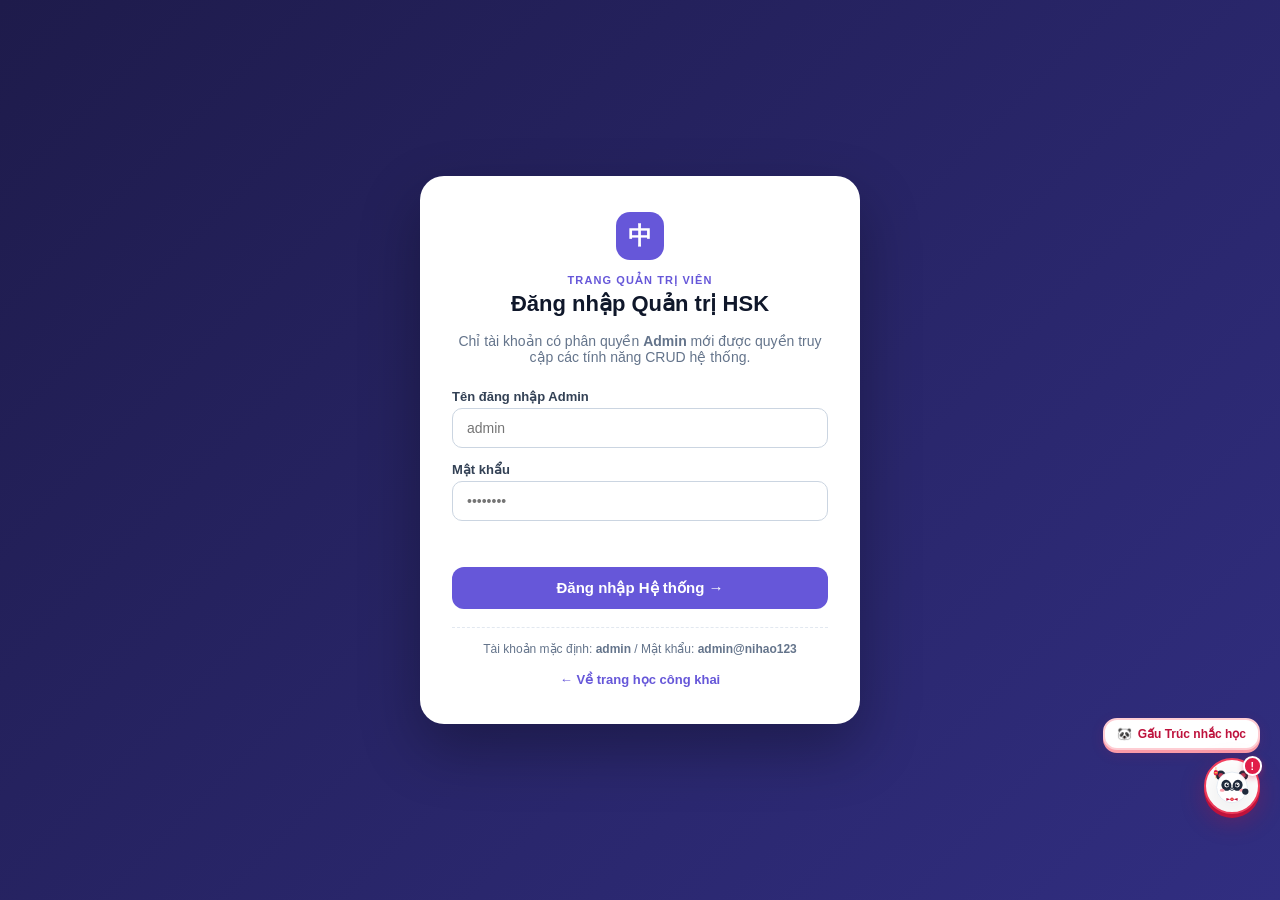
==== commit 144aaa2e: "feat(notifications): tich hop linh vat Gau Truc NiHao Bao Bao dam chat Han ngu va co che tu dong che" ====
--- a/admin/index.html
+++ b/admin/index.html
@@ -7,7 +7,7 @@
   <link rel="icon" href="../favicon.svg" type="image/svg+xml">
   <link rel="stylesheet" href="admin.css">
   <link rel="stylesheet" href="../enhancements.css">
-  <link rel="stylesheet" href="../duo-notification.css">
+  <link rel="stylesheet" href="../hsk-notification.css">
   <link rel="stylesheet" href="../theme-switcher.css">
   <script src="../theme-switcher.js"></script>
   <script src="../auth.js"></script>
@@ -16,7 +16,7 @@
   <script src="../chinese-audio.js"></script>
   <script src="../hanzi-writer.min.js"></script>
   <script src="../hanzi-canvas.js"></script>
-  <script src="../duo-notification.js" defer></script>
+  <script src="../hsk-notification.js" defer></script>
   <script src="admin.js?v=2.2" defer></script>
 </head>
 <body>
--- a/hsk-notification.css
+++ b/hsk-notification.css
@@ -0,0 +1,577 @@
+/**
+ * NiHao HSK - Panda Mascot & Chinese Culture Notification System
+ * Phong cách thiết kế độc quyền mang đậm dấu ấn Hán ngữ:
+ * - Linh vật: Chú Gấu Trúc NiHao "Bao Bao" (大熊猫 🐼) biểu tượng quốc bảo Trung Hoa
+ * - Họa tiết: Đèn lồng đỏ (红灯笼 🏮), Trúc xanh (竹子 🎋), Mây cát tường (祥云), Ấn triện son (印章)
+ * - Màu sắc: Đỏ chu sa (#e11d48), Vàng kim (#f59e0b), Tím thạch anh (#6657d9), Xanh ngọc (#059669)
+ * - Nút bấm 3D nổi khối sang trọng, bóng đổ đậm chất Á Đông cao cấp
+ */
+
+/* ================================================================
+   1. PROMPT BANNER / GỢI Ý BẬT THÔNG BÁO TỰ ĐỘNG KHI VÀO WEB
+   ================================================================ */
+.panda-prompt-banner {
+  position: fixed;
+  bottom: 24px;
+  left: 50%;
+  transform: translateX(-50%) translateY(140px);
+  z-index: 10001;
+  background: #ffffff;
+  border: 2.5px solid #fecdd3; /* Viền hồng chu sa nhẹ */
+  border-radius: 22px;
+  padding: 16px 20px;
+  max-width: 520px;
+  width: calc(100% - 32px);
+  box-shadow: 0 16px 36px rgba(225, 29, 72, 0.16), 0 4px 0 #fda4af;
+  display: flex;
+  align-items: center;
+  gap: 16px;
+  box-sizing: border-box;
+  opacity: 0;
+  pointer-events: none;
+  transition: transform 0.45s cubic-bezier(0.34, 1.56, 0.64, 1), opacity 0.3s ease;
+}
+
+.panda-prompt-banner.show {
+  transform: translateX(-50%) translateY(0);
+  opacity: 1;
+  pointer-events: auto;
+}
+
+.panda-prompt-avatar {
+  width: 64px;
+  height: 64px;
+  flex-shrink: 0;
+  filter: drop-shadow(0 4px 8px rgba(0, 0, 0, 0.12));
+  animation: pandaWiggle 3s infinite ease-in-out;
+}
+
+@keyframes pandaWiggle {
+  0%, 100% { transform: rotate(0deg); }
+  25% { transform: rotate(-6deg); }
+  75% { transform: rotate(6deg); }
+}
+
+.panda-prompt-content {
+  flex: 1;
+  min-width: 0;
+}
+
+.panda-prompt-title {
+  margin: 0 0 3px;
+  font-size: 15.5px;
+  font-weight: 800;
+  color: #1e293b;
+  display: flex;
+  align-items: center;
+  gap: 6px;
+}
+
+.panda-prompt-desc {
+  margin: 0;
+  font-size: 13px;
+  line-height: 1.45;
+  color: #64748b;
+}
+
+.panda-prompt-actions {
+  display: flex;
+  gap: 8px;
+  margin-top: 10px;
+}
+
+.panda-btn-allow {
+  background: linear-gradient(135deg, #e11d48, #be123c);
+  color: #ffffff;
+  border: none;
+  padding: 8px 16px;
+  border-radius: 12px;
+  font-size: 13px;
+  font-weight: 800;
+  cursor: pointer;
+  box-shadow: 0 3px 0 #9f1239;
+  display: inline-flex;
+  align-items: center;
+  gap: 6px;
+  transition: all 0.15s ease;
+}
+
+.panda-btn-allow:hover {
+  filter: brightness(1.08);
+}
+
+.panda-btn-allow:active {
+  transform: translateY(3px);
+  box-shadow: 0 0 0 #9f1239;
+}
+
+.panda-btn-dismiss {
+  background: #f8fafc;
+  border: 1.5px solid #e2e8f0;
+  color: #64748b;
+  padding: 8px 14px;
+  border-radius: 12px;
+  font-size: 13px;
+  font-weight: 700;
+  cursor: pointer;
+  box-shadow: 0 2px 0 #cbd5e1;
+  transition: all 0.15s ease;
+}
+
+.panda-btn-dismiss:hover {
+  background: #f1f5f9;
+  color: #334155;
+}
+
+.panda-btn-dismiss:active {
+  transform: translateY(2px);
+  box-shadow: 0 0 0 #cbd5e1;
+}
+
+/* ================================================================
+   2. POPUP MODAL DIALOG - GẤU TRÚC NIHAO
+   ================================================================ */
+.panda-popup-overlay {
+  position: fixed;
+  inset: 0;
+  background: rgba(15, 23, 42, 0.6);
+  backdrop-filter: blur(5px);
+  -webkit-backdrop-filter: blur(5px);
+  z-index: 10002;
+  display: flex;
+  align-items: center;
+  justify-content: center;
+  padding: 16px;
+  opacity: 0;
+  pointer-events: none;
+  transition: opacity 0.28s cubic-bezier(0.16, 1, 0.3, 1);
+}
+
+.panda-popup-overlay.active {
+  opacity: 1;
+  pointer-events: auto;
+}
+
+.panda-card {
+  position: relative;
+  background: #ffffff;
+  background-image: radial-gradient(#fff1f2 1px, transparent 1px);
+  background-size: 18px 18px;
+  width: 100%;
+  max-width: 450px;
+  border: 2.5px solid #fecdd3;
+  border-radius: 26px;
+  padding: 28px 24px 22px;
+  box-shadow: 0 20px 50px rgba(225, 29, 72, 0.18), 0 5px 0 #f43f5e;
+  text-align: center;
+  transform: translateY(30px) scale(0.92);
+  transition: transform 0.35s cubic-bezier(0.34, 1.56, 0.64, 1);
+  box-sizing: border-box;
+}
+
+.panda-popup-overlay.active .panda-card {
+  transform: translateY(0) scale(1);
+}
+
+/* Nút đóng góc phải */
+.panda-close-btn {
+  position: absolute;
+  top: 14px;
+  right: 14px;
+  width: 34px;
+  height: 34px;
+  border-radius: 50%;
+  border: 2px solid #fed7aa;
+  background: #fff7ed;
+  color: #ea580c;
+  font-size: 15px;
+  font-weight: 800;
+  cursor: pointer;
+  display: flex;
+  align-items: center;
+  justify-content: center;
+  transition: all 0.15s ease;
+}
+
+.panda-close-btn:hover {
+  background: #e11d48;
+  border-color: #be123c;
+  color: #ffffff;
+  transform: scale(1.08);
+}
+
+/* Khung linh vật Gấu Trúc */
+.panda-mascot-wrapper {
+  position: relative;
+  width: 130px;
+  height: 130px;
+  margin: -12px auto 14px;
+  display: flex;
+  align-items: center;
+  justify-content: center;
+}
+
+.panda-svg {
+  width: 100%;
+  height: 100%;
+  filter: drop-shadow(0 8px 16px rgba(0, 0, 0, 0.12));
+  animation: pandaFloat 3s infinite ease-in-out;
+}
+
+@keyframes pandaFloat {
+  0%, 100% { transform: translateY(0); }
+  50% { transform: translateY(-7px); }
+}
+
+/* Ấn triện đỏ vuông góc dưới linh vật */
+.panda-seal-badge {
+  position: absolute;
+  bottom: 0;
+  right: 8px;
+  background: #be123c;
+  color: #fef08a;
+  border: 2px solid #fecdd3;
+  box-shadow: 0 3px 0 #881337;
+  border-radius: 8px;
+  padding: 3px 8px;
+  font-size: 12px;
+  font-weight: 900;
+  font-family: STKaiti, KaiTi, 'KaiTi SC', serif;
+  letter-spacing: 1px;
+  animation: pandaBadgePop 0.4s cubic-bezier(0.34, 1.56, 0.64, 1);
+}
+
+@keyframes pandaBadgePop {
+  0% { transform: scale(0); }
+  100% { transform: scale(1); }
+}
+
+/* Bong bóng thoại phong cách Thư pháp Á Đông */
+.panda-bubble {
+  position: relative;
+  background: #fffaf5;
+  border: 2px solid #fed7aa;
+  border-radius: 20px;
+  padding: 16px 18px;
+  margin-bottom: 20px;
+  text-align: left;
+  box-shadow: 0 4px 12px rgba(234, 88, 12, 0.05);
+}
+
+.panda-bubble::after,
+.panda-bubble::before {
+  content: '';
+  position: absolute;
+  top: -12px;
+  left: 50%;
+  transform: translateX(-50%);
+  border-width: 0 10px 12px 10px;
+  border-style: solid;
+  border-color: transparent transparent #fffaf5 transparent;
+  display: block;
+  width: 0;
+}
+
+.panda-bubble::before {
+  top: -15px;
+  border-color: transparent transparent #fed7aa transparent;
+}
+
+.panda-title {
+  margin: 0 0 6px;
+  font-size: 18.5px;
+  font-weight: 900;
+  color: #1e293b;
+  letter-spacing: -0.3px;
+  display: flex;
+  align-items: center;
+  gap: 8px;
+}
+
+.panda-message {
+  margin: 0;
+  font-size: 14.5px;
+  line-height: 1.55;
+  color: #475569;
+  font-weight: 500;
+}
+
+/* Thanh hiển thị Chuỗi ngày & Điểm XP */
+.panda-stats-row {
+  display: flex;
+  justify-content: center;
+  gap: 12px;
+  margin-bottom: 18px;
+}
+
+.panda-stat-pill {
+  background: #ffffff;
+  border: 2px solid #e2e8f0;
+  border-radius: 14px;
+  padding: 8px 14px;
+  display: flex;
+  align-items: center;
+  gap: 6px;
+  font-size: 13.5px;
+  font-weight: 800;
+  color: #334155;
+  box-shadow: 0 3px 0 #e2e8f0;
+}
+
+.panda-stat-pill.streak {
+  border-color: #fed7aa;
+  color: #c2410c;
+  background: #fff7ed;
+  box-shadow: 0 3px 0 #fed7aa;
+}
+
+.panda-stat-pill.xp {
+  border-color: #ddd6fe;
+  color: #6d28d9;
+  background: #f5f3ff;
+  box-shadow: 0 3px 0 #ddd6fe;
+}
+
+/* Nút bấm 3D nổi khối phong cách NiHao HSK */
+.panda-actions {
+  display: flex;
+  flex-direction: column;
+  gap: 10px;
+}
+
+.panda-btn {
+  width: 100%;
+  padding: 13px 20px;
+  border-radius: 16px;
+  font-size: 15px;
+  font-weight: 800;
+  letter-spacing: 0.6px;
+  cursor: pointer;
+  border: none;
+  outline: none;
+  box-sizing: border-box;
+  display: flex;
+  align-items: center;
+  justify-content: center;
+  gap: 8px;
+  transition: transform 0.1s ease, box-shadow 0.1s ease, filter 0.1s ease;
+  user-select: none;
+}
+
+/* Nút chính sắc Đỏ Chu Sa Hoàng Triều */
+.panda-btn-primary {
+  background: linear-gradient(135deg, #e11d48, #be123c);
+  color: #ffffff;
+  box-shadow: 0 4px 0 #9f1239;
+}
+
+.panda-btn-primary:hover {
+  filter: brightness(1.06);
+}
+
+.panda-btn-primary:active {
+  transform: translateY(4px);
+  box-shadow: 0 0 0 #9f1239;
+}
+
+/* Nút màu Cam Lửa Chuỗi ngày */
+.panda-btn-orange {
+  background: linear-gradient(135deg, #ea580c, #c2410c);
+  color: #ffffff;
+  box-shadow: 0 4px 0 #9a3412;
+}
+
+.panda-btn-orange:hover {
+  filter: brightness(1.06);
+}
+
+.panda-btn-orange:active {
+  transform: translateY(4px);
+  box-shadow: 0 0 0 #9a3412;
+}
+
+/* Nút phụ Viền Thư Pháp */
+.panda-btn-secondary {
+  background: #ffffff;
+  color: #64748b;
+  border: 2px solid #cbd5e1;
+  box-shadow: 0 4px 0 #cbd5e1;
+}
+
+.panda-btn-secondary:hover {
+  background: #f8fafc;
+  color: #334155;
+}
+
+.panda-btn-secondary:active {
+  transform: translateY(4px);
+  box-shadow: 0 0 0 #cbd5e1;
+}
+
+/* ================================================================
+   3. TOAST THÔNG BÁO GÓC MÀN HÌNH (GẤU TRÚC NIHAO)
+   ================================================================ */
+.panda-toast {
+  position: fixed;
+  bottom: 24px;
+  right: 24px;
+  z-index: 9999;
+  background: #ffffff;
+  border: 2.5px solid #f43f5e;
+  border-radius: 20px;
+  padding: 14px 18px;
+  box-shadow: 0 14px 35px rgba(225, 29, 72, 0.16), 0 4px 0 #be123c;
+  display: flex;
+  align-items: center;
+  gap: 14px;
+  max-width: 390px;
+  transform: translateX(120%);
+  transition: transform 0.4s cubic-bezier(0.34, 1.56, 0.64, 1);
+  box-sizing: border-box;
+}
+
+.panda-toast.show {
+  transform: translateX(0);
+}
+
+.panda-toast-mascot {
+  width: 52px;
+  height: 52px;
+  flex-shrink: 0;
+}
+
+.panda-toast-content {
+  flex: 1;
+  text-align: left;
+}
+
+.panda-toast-title {
+  margin: 0 0 2px;
+  font-size: 14.5px;
+  font-weight: 800;
+  color: #1e293b;
+}
+
+.panda-toast-body {
+  margin: 0;
+  font-size: 12.5px;
+  color: #475569;
+  line-height: 1.4;
+}
+
+.panda-toast-close {
+  background: none;
+  border: none;
+  color: #94a3b8;
+  font-size: 16px;
+  font-weight: 700;
+  cursor: pointer;
+  padding: 4px;
+  border-radius: 6px;
+}
+
+.panda-toast-close:hover {
+  color: #e11d48;
+  background: #ffe4e6;
+}
+
+/* ================================================================
+   4. NÚT TRÒN LINH VẬT GẤU TRÚC GÓC PHẢI DƯỚI (FLOATING WIDGET)
+   ================================================================ */
+.panda-floating-widget {
+  position: fixed;
+  bottom: 86px;
+  right: 20px;
+  z-index: 9980;
+  display: flex;
+  flex-direction: column;
+  align-items: flex-end;
+  gap: 8px;
+  pointer-events: none;
+}
+
+.panda-floating-btn {
+  pointer-events: auto;
+  width: 56px;
+  height: 56px;
+  border-radius: 50%;
+  background: #ffffff;
+  border: 2.5px solid #f43f5e;
+  box-shadow: 0 8px 25px rgba(225, 29, 72, 0.28), 0 4px 0 #be123c;
+  cursor: pointer;
+  display: flex;
+  align-items: center;
+  justify-content: center;
+  padding: 5px;
+  box-sizing: border-box;
+  transition: transform 0.2s cubic-bezier(0.34, 1.56, 0.64, 1);
+  position: relative;
+}
+
+.panda-floating-btn:hover {
+  transform: scale(1.12) rotate(-5deg);
+}
+
+.panda-floating-btn:active {
+  transform: translateY(3px) scale(1.05);
+  box-shadow: 0 1px 0 #be123c;
+}
+
+.panda-floating-badge {
+  position: absolute;
+  top: -4px;
+  right: -4px;
+  background: #e11d48;
+  color: #ffffff;
+  font-size: 10.5px;
+  font-weight: 900;
+  border-radius: 999px;
+  padding: 2px 6px;
+  border: 2px solid #ffffff;
+  box-shadow: 0 2px 6px rgba(225, 29, 72, 0.4);
+  animation: pandaPulse 1.8s infinite;
+}
+
+@keyframes pandaPulse {
+  0%, 100% { transform: scale(1); }
+  50% { transform: scale(1.15); }
+}
+
+.panda-floating-hint {
+  pointer-events: auto;
+  background: #ffffff;
+  border: 2px solid #fecdd3;
+  box-shadow: 0 4px 14px rgba(225, 29, 72, 0.12), 0 3px 0 #fda4af;
+  border-radius: 14px;
+  padding: 7px 12px;
+  font-size: 12px;
+  font-weight: 800;
+  color: #be123c;
+  display: flex;
+  align-items: center;
+  gap: 6px;
+  cursor: pointer;
+  white-space: nowrap;
+}
+
+@media (max-width: 600px) {
+  .panda-prompt-banner {
+    bottom: 16px;
+    padding: 14px 16px;
+    flex-direction: column;
+    text-align: center;
+    gap: 10px;
+  }
+  .panda-prompt-actions {
+    width: 100%;
+    justify-content: center;
+  }
+  .panda-card {
+    border-radius: 20px;
+    padding: 22px 18px 18px;
+  }
+  .panda-floating-widget {
+    bottom: 76px;
+    right: 14px;
+  }
+}
